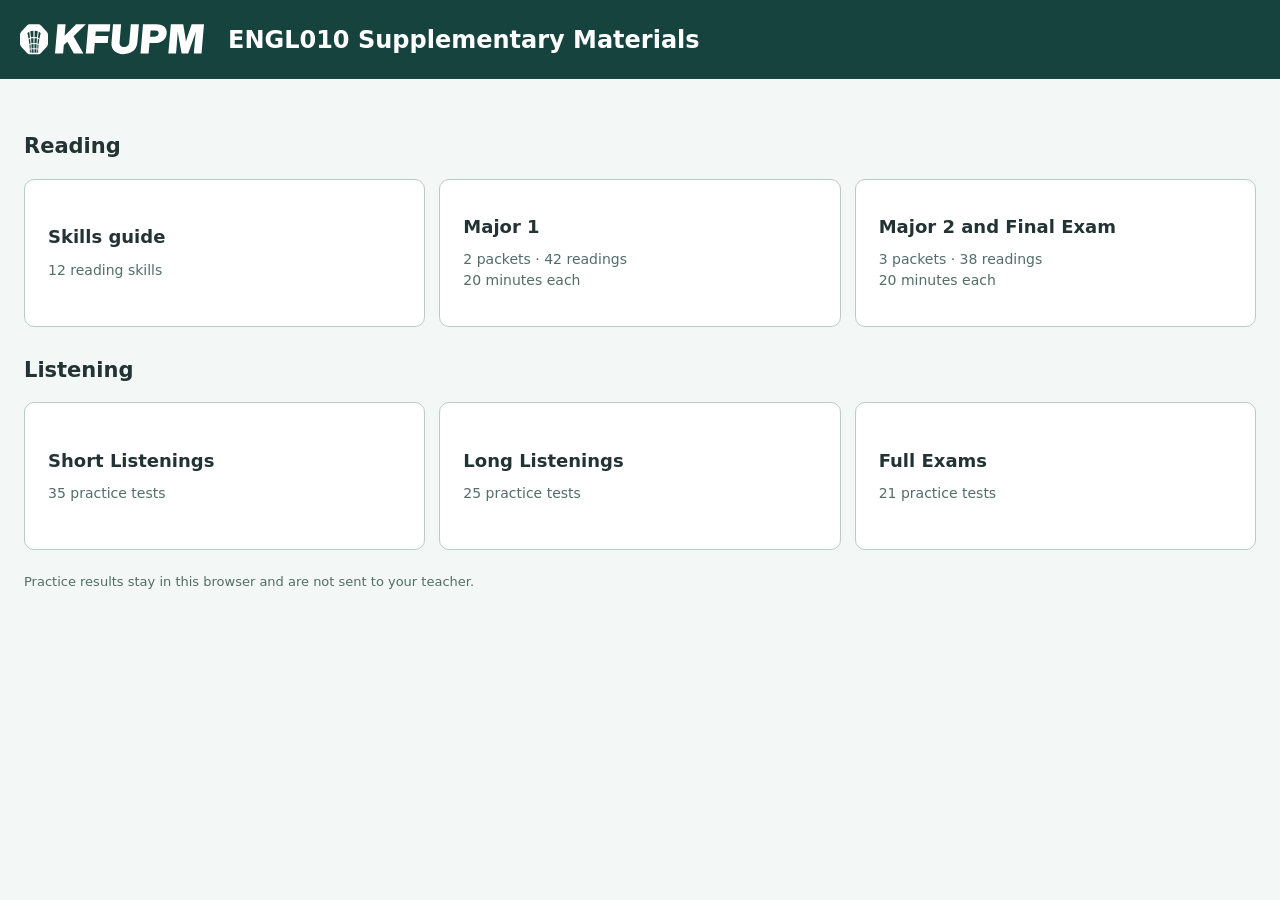
==== index.html @ 8809ca31 "Keep the expanded reading packet label visible while scrolling" ====
<!doctype html><html lang="en"><head><meta charset="utf-8"><meta name="viewport" content="width=device-width,initial-scale=1"><title>ENGL010 Supplementary Materials</title><link rel="icon" type="image/svg+xml" href="favicon.svg"><link rel="stylesheet" href="style.css?v=20261030-sticky-packet"></head><body><header style="position:relative"><img class="brand-logo" src="kfupm-logo.svg" alt="King Fahd University of Petroleum and Minerals" width="184" height="31"><h1>ENGL010 Supplementary Materials</h1><a class="brand-home" href="index.html" aria-label="ENGL010 Supplementary Materials home" style="position:absolute;inset:0;display:block"></a></header><main><section id="home"><section class="practice-section" aria-labelledby="readingHeading"><h2 id="readingHeading">Reading</h2><div id="readingMenu" class="grid"><button id="readingGuideButton" class="card" aria-expanded="false" aria-controls="readingContents"><strong>Skills guide</strong><small>12 reading skills</small></button><button id="readingTestsButton" class="card" aria-expanded="false" aria-controls="readingTestsContents"><strong>Major 1</strong><small>2 packets · 42 readings</small><small>20 minutes each</small></button><button id="otherReadingButton" class="card" aria-expanded="false" aria-controls="otherReadingContents"><strong>Major 2 and Final Exam</strong><small>3 packets · 38 readings</small><small>20 minutes each</small></button></div><section class="collapsible-menu" id="readingContents" aria-label="Reading skills table of contents" hidden></section><section id="readingTestsContents" class="collapsible-menu" aria-label="Major 1 reading practice packets" hidden></section></section><section id="otherReadingContents" class="collapsible-menu" aria-label="Major 2 and Final Exam reading practice packets" hidden></section><section class="practice-section" aria-labelledby="listeningHeading"><h2 id="listeningHeading">Listening</h2><div id="sectionMenu" class="grid"></div><section class="collapsible-menu" id="tests"></section></section><p class="note">Practice results stay in this browser and are not sent to your teacher.</p></section><section id="quiz" hidden><div class="toolbar"><button id="back">All tests</button><strong id="title"></strong><button id="reset">Restart test</button></div><div class="layout"><aside class="panel player"><h2>Listening</h2><p id="instructions"></p><audio id="audio" controls preload="auto"></audio><p id="audioStatus" class="note" role="status" aria-live="polite"></p><p class="note">Some recordings refer to paper answer sheets. Answer on this page and click ‘Submit Answers’.</p><div id="navigation" class="question-nav"></div></aside><section class="panel"><div class="toolbar"><strong id="answered"></strong></div><progress id="progress" max="1" value="0"></progress><div id="result" aria-live="polite"></div><div id="questions"></div><div class="end"><button class="primary" id="submit">Submit Answers</button></div></section></div></section><section id="readingLesson" hidden aria-labelledby="readingSkillTitle"><div class="toolbar"><button id="readingLessonBack">Table of contents</button><span class="muted">Reading Skills Guidebook</span></div><article class="panel reading-lesson"><h2 id="readingSkillTitle"></h2><div id="readingLessonBody"></div></article></section><section id="readingQuiz" hidden aria-labelledby="readingActivityTitle"><div class="toolbar"><div class="reading-back-links"><button id="readingQuizBack">Back to skill</button><button id="readingQuizContents">Table of contents</button></div><strong id="readingActivityTitle"></strong><button id="readingRestart">Restart practice</button></div><div class="layout reading-layout"><article id="readingPassagePanel" class="panel reading-passage" aria-label="Reading passage"><h2>Reading passage</h2><div id="readingPassage"></div><p id="readingPassageCredit" class="reading-credit"></p></article><section id="readingQuestionPanel" class="panel"><div class="toolbar"><strong id="readingRoundLabel">All questions</strong><span class="muted">Untimed skill practice</span></div><strong id="readingAnswered" role="status"></strong><progress id="readingProgress" max="1" value="0" aria-label="Reading questions answered"></progress><nav id="readingNavigation" class="question-nav" aria-label="Reading question navigation"></nav><div class="reading-controls"><button id="readingNextFlag">Next flagged question</button></div><div id="readingResult" aria-live="polite"></div><div id="readingPlanning"></div><div id="readingQuestions"></div><div class="end"><button id="readingSubmit" class="primary">Submit answers</button><div id="readingReviewTools" class="reading-controls"></div></div><p id="readingSaveNote" class="note"></p></section></div></section></main><script src="reading-format.js?v=20261030-exam-groups" defer></script><script src="app.js?v=20261030-exam-groups" defer></script><script src="reading.js?v=20261030-exam-groups" defer></script><script src="reading-tests-menu.js?v=20261030-packets" defer></script></body></html>
---- style.css ----
:root{font-family:system-ui,-apple-system,sans-serif;color:#233334;background:#f3f7f5}*{box-sizing:border-box}body{margin:0}header{background:#17433f;color:#fff;padding:24px max(20px,calc((100vw - 1300px)/2))}h1{font-size:24px;margin:0}main{max-width:1340px;margin:auto;padding:24px}button{font:inherit;cursor:pointer;border:1px solid #b8cbc5;border-radius:10px;background:#fff;color:#233334;padding:12px 18px}button:hover{border-color:#287265;background:#eef8f4}button:focus-visible{outline:3px solid #a45000;outline-offset:3px}button:disabled{cursor:not-allowed;opacity:.6}.primary{background:#287265;color:white;border-color:#287265}.primary:hover{background:#19594f}.grid{display:grid;grid-template-columns:repeat(auto-fit,minmax(210px,1fr));gap:14px}.card{text-align:left;padding:23px}.card strong,.card small{display:block}.card strong{font-size:18px;margin-bottom:10px}.card small,.muted{color:#536d67;font-size:14px}.toolbar{display:flex;gap:12px;align-items:center;justify-content:space-between;flex-wrap:wrap;margin-bottom:20px}.layout{display:grid;grid-template-columns:minmax(280px,.7fr) minmax(0,1.3fr);gap:24px;align-items:start}.panel{background:white;border:1px solid #d7e5de;border-radius:14px;padding:24px}.player{position:sticky;top:16px}.player audio{width:100%}.choice{display:flex;align-items:center;gap:14px;width:100%;text-align:left;margin:12px 0;line-height:1.5}.letter{font-weight:700;border:1px solid currentColor;border-radius:6px;padding:2px 8px;align-self:flex-start}.choice img,.question-card img{display:block;max-width:100%;max-height:180px;object-fit:contain}.correct{border:2px solid #17664a;background:#e6f5ed!important}.wrong{border:2px solid #9e3535;background:#fff0ed!important}.selected{border:2px solid #287265;background:#e4f5ed}.question-card{border-top:1px solid #d7e5de;margin-top:28px;padding-top:24px;scroll-margin-top:18px}.question-nav{display:flex;flex-wrap:wrap;gap:6px;margin-top:14px}.question-nav button{padding:8px 12px}.flagged{background:#fff2cf;color:#674500;border:2px solid #926400}.end{padding-top:24px}h2{font-size:21px;line-height:1.5;margin:16px 0}progress{width:100%;height:10px;accent-color:#287265}.note{font-size:13px;color:#536d67;margin:24px 0}.timer{font-weight:700;font-variant-numeric:tabular-nums}.notice{background:#fff5df;padding:16px;border-radius:10px;line-height:1.6}.result{background:#eaf5ef;padding:16px;border-radius:10px;margin-top:20px}[hidden]{display:none!important}@media(max-width:800px){main{padding:14px}.layout{grid-template-columns:1fr}.player{position:static}.panel{padding:16px}header{padding:20px}.grid{grid-template-columns:repeat(2,minmax(0,1fr))}.card{padding:18px 12px}}

.choice:disabled{opacity:1;color:#233334}.choice.correct{border:3px solid #18537c;background:#edf6ff!important}.choice.wrong{border:3px dashed #653a18;background:#fff7ed!important}.choice-label{display:block;margin-top:8px;font-size:.9rem}.feedback{border-left:5px solid #18537c;background:#edf4fa;color:#142b3a;padding:14px 16px;margin:16px 0;line-height:1.5;border-radius:4px}

#audioStatus:empty{display:none}

#readingMenu{grid-template-columns:repeat(3,minmax(0,1fr))}
#readingContents{margin-top:24px;padding:24px;background:#eaf2ee;border:1px solid #d7e5de;border-radius:14px}
#readingContents>h3{margin-top:0;font-size:21px}.reading-toc{grid-template-columns:repeat(3,minmax(0,1fr));margin-top:24px}
.reading-toc .card{padding:20px}.reading-toc .card strong{font-size:17px;line-height:1.45;margin:8px 0 12px}
.reading-credit{color:#536d67;font-size:14px;line-height:1.6}.reading-lesson{max-width:900px;margin:auto;padding:32px}.reading-lesson>h2{font-size:27px;margin-top:0}
.reading-lesson p{line-height:1.8}.reading-tip{padding:16px 20px;background:#eef6f1;border-left:4px solid #287265;border-radius:6px}
.reading-example{margin:24px 0;padding:20px;background:#f3f7f5;border:1px solid #d7e5de;border-radius:10px}
summary{cursor:pointer;font-weight:650;padding:8px 0}summary:focus-visible{outline:3px solid #a45000;outline-offset:3px}
.reading-layout{grid-template-columns:minmax(0,1.15fr) minmax(0,1fr)}
.reading-passage{position:sticky;top:16px;max-height:calc(100dvh - 32px);overflow:auto;line-height:1.85}
.reading-passage h2{margin-top:0}.reading-paragraph{margin:0 0 22px}.paragraph-number{display:inline-block;margin-right:10px;font-size:13px;font-weight:700;color:#536d67}
.reading-lines{padding-left:2.5em;line-height:1.85}.reading-lines li{padding-left:12px;margin-bottom:10px;overflow-wrap:anywhere}.reading-lines li::marker{color:#536d67;font-weight:650}
.reading-controls,.reading-back-links{display:flex;flex-wrap:wrap;gap:10px}.reading-controls{margin-top:18px}
#readingQuestions h3{font-size:19px;line-height:1.6;margin:12px 0}.answered-nav{background:#e4f5ed;border-color:#287265}
#readingQuestions .question-card:focus{outline:2px solid #287265;outline-offset:8px}
#readingResult:empty{display:none}#readingResult:not(:empty){background:#eaf5ef;padding:16px;border-radius:10px;margin-top:20px}
#readingPlanning{margin-top:20px}#readingPlanning:empty{display:none}#readingPlanning label{display:block;margin:16px 0;line-height:1.6}
#readingPlanning textarea{display:block;width:100%;font:inherit;padding:10px;border:1px solid #b8cbc5;border-radius:6px;margin-top:6px;resize:vertical}
@media(max-width:800px){.reading-layout{grid-template-columns:1fr}.reading-passage{position:static;max-height:55dvh}.reading-toc{grid-template-columns:repeat(2,minmax(0,1fr))}.reading-lesson{padding:20px}.reading-lesson>h2{font-size:23px}#readingContents{padding:16px}}
@media(max-width:480px){#readingMenu{gap:8px}#readingMenu .card{padding:16px 10px}#readingMenu .card strong{font-size:16px}#readingMenu .card small{font-size:12px}.reading-toc{grid-template-columns:1fr}.reading-back-links button{padding:10px 12px}}

header{display:flex;align-items:center;gap:24px}.brand-logo{display:block;box-sizing:content-box;width:184px;height:31px;flex-shrink:0;background:transparent;padding:0;border-radius:0}@media(max-width:800px){header{flex-wrap:wrap;gap:16px}.brand-logo{width:166px;height:auto;padding:0}header h1{font-size:21px}}

.practice-section{margin-top:28px}.reading-placeholder{display:flex;align-items:center;justify-content:space-between;gap:16px;padding:23px;border:1px dashed #b8cbc5;border-radius:10px;background:#fff}.reading-placeholder>span:first-child{font-weight:600}#sectionMenu{grid-template-columns:repeat(3,minmax(0,1fr))}@media(max-width:480px){#sectionMenu{gap:8px}#sectionMenu .card{padding:16px 10px}#sectionMenu .card strong{font-size:16px}#sectionMenu .card small{font-size:12px}}
/* Shared expanded menus */
.collapsible-menu,#readingContents,#tests,#readingTestsContents{margin-top:24px;padding:24px;background:#eaf2ee;border:1px solid #d7e5de;border-radius:14px}
.collapsible-menu>h2:first-child,.collapsible-menu>h3:first-child{margin-top:0}.collapsible-menu a{color:#19594f;font-weight:600}.collapsible-menu .reading-controls{gap:18px}
@media(max-width:800px){.collapsible-menu,#readingContents,#tests,#readingTestsContents{padding:16px}}
/* Guidebook text structure */
.reading-steps,.reading-bullets,.reading-example-options{line-height:1.8;padding-left:1.8em}.reading-steps>li,.reading-bullets>li,.reading-example-options>li{padding-left:6px;margin:10px 0}.reading-steps p{margin:8px 0}.reading-lesson h3{margin-top:28px}.reading-lesson h4{margin:24px 0 12px;font-size:18px}.reading-tip p{margin:8px 0 0}.exam-passage figure{margin:20px 0;padding:12px;background:#fff}.exam-passage figure img{max-width:100%;max-height:260px;object-fit:contain}.exam-passage figcaption{font-weight:600;margin-top:10px}
.exam-quote{margin:12px 0;padding:12px 16px;background:#f3f7f5;border-left:3px solid #287265;line-height:1.6}.exam-paragraph h3{font-size:17px;margin-top:8px}
.brand-home{position:absolute;inset:0;display:block;color:inherit;text-decoration:none}.brand-home:focus-visible{outline:3px solid #fff;outline-offset:-6px;border-radius:4px}
button,.reading-controls a{min-height:44px;line-height:1.4}.question-nav button{min-width:44px;min-height:44px}.reading-controls a{display:inline-flex;align-items:center;justify-content:center;padding:12px 18px;border:1px solid #b8cbc5;border-radius:10px;background:#fff;text-decoration:none;font:inherit;color:#233334;font-weight:500}.reading-controls a:hover{background:#eef8f4;border-color:#287265}.reading-controls a:focus-visible{outline:3px solid #a45000;outline-offset:3px}#readingMenu>.card,#sectionMenu>.card{min-height:148px}.card strong{line-height:1.4}.card small{line-height:1.5}.exam-toolbar>button{min-width:125px}.reading-controls button{min-width:120px}@media(max-width:480px){#readingMenu>.card,#sectionMenu>.card{min-height:148px}.reading-controls>a,.reading-controls>button{flex:1 1 120px}}
#examPassageImage img{display:block;width:100%;height:auto;margin:20px 0;background:white;border:1px solid #d7e5de}.passage-controls{margin:0 0 14px;position:sticky;top:0;background:white;padding:8px 0;z-index:1}.passage-controls [aria-pressed=true]{background:#287265;color:white;border-color:#287265}#examPassageImage{overflow:auto}.source-line{display:grid;grid-template-columns:2.5em minmax(0,1fr);gap:8px;line-height:1.8;margin:0 0 2px}.source-line-number{font-size:12px;color:#536d67;font-variant-numeric:tabular-nums}.source-text{white-space:normal}.source-paragraph{line-height:1.8}.source-paragraph .source-line-number{margin-left:4px;font-size:11px}.source-list-item{padding-left:1.4em;text-indent:-1.4em}#examPassage h3{font-size:18px}

/* Packet selectors expand their contents without leaving the home page. */
.packet-choice{width:100%;transition:background-color .15s ease,border-color .15s ease;background:#fff}
.packet-choice-active{outline:2px solid #287265;outline-offset:-2px;background:#f3faf6}
.packet-choice-dimmed{background:#e3eae5;border-color:#c9d5ce;color:#53645e}
.packet-choice-dimmed small,.packet-choice-dimmed .packet-action{color:#53645e}
.packet-choice-dimmed:hover,.packet-choice-dimmed:focus-visible{background:#f3faf6;color:#233334}
.packet-action{display:block;margin-top:16px;font-size:14px;font-weight:600;color:#19594f}
.packet-choice-active .packet-action{color:#17433f}
.packet-contents{border-top:1px solid #b8cbc5;margin-top:22px;padding-top:20px}
.packet-contents>h4{position:sticky;top:0;z-index:3;font-size:20px;line-height:1.4;margin:0 0 18px;padding:12px 0;color:#17433f;background:#eaf2ee;box-shadow:0 1px 0 #b8cbc5}
.packet-contents .card,.packet-contents a{scroll-margin-top:80px}
.packet-status{margin:0}
@media(prefers-reduced-motion:reduce){.packet-choice{transition:none}}
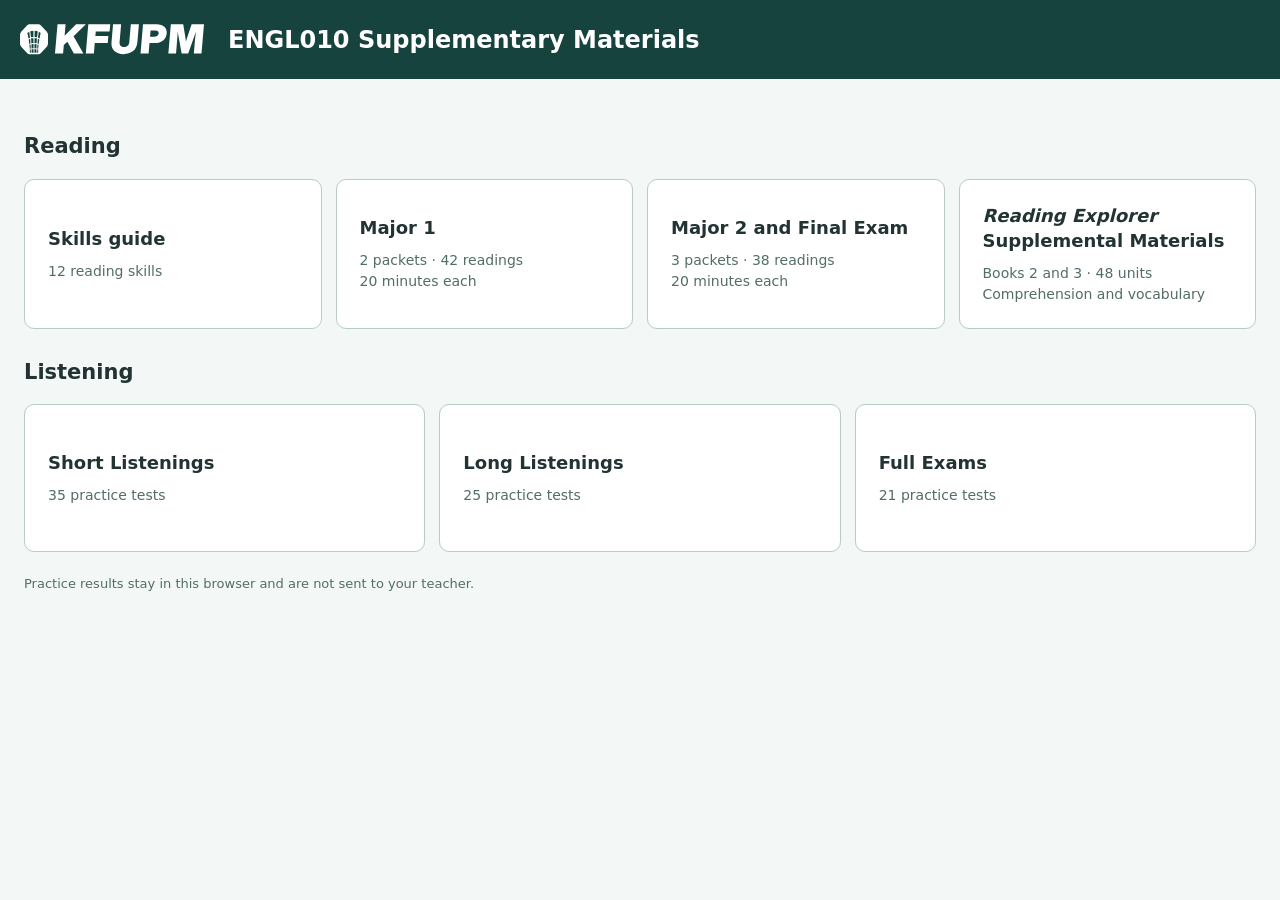
==== commit 74d911bf: "Add Reading Explorer supplements with 48 interactive units and source-format exercises" ====
--- a/index.html
+++ b/index.html
@@ -1 +1 @@
-<!doctype html><html lang="en"><head><meta charset="utf-8"><meta name="viewport" content="width=device-width,initial-scale=1"><title>ENGL010 Supplementary Materials</title><link rel="icon" type="image/svg+xml" href="favicon.svg"><link rel="stylesheet" href="style.css?v=20261030-sticky-packet"></head><body><header style="position:relative"><img class="brand-logo" src="kfupm-logo.svg" alt="King Fahd University of Petroleum and Minerals" width="184" height="31"><h1>ENGL010 Supplementary Materials</h1><a class="brand-home" href="index.html" aria-label="ENGL010 Supplementary Materials home" style="position:absolute;inset:0;display:block"></a></header><main><section id="home"><section class="practice-section" aria-labelledby="readingHeading"><h2 id="readingHeading">Reading</h2><div id="readingMenu" class="grid"><button id="readingGuideButton" class="card" aria-expanded="false" aria-controls="readingContents"><strong>Skills guide</strong><small>12 reading skills</small></button><button id="readingTestsButton" class="card" aria-expanded="false" aria-controls="readingTestsContents"><strong>Major 1</strong><small>2 packets · 42 readings</small><small>20 minutes each</small></button><button id="otherReadingButton" class="card" aria-expanded="false" aria-controls="otherReadingContents"><strong>Major 2 and Final Exam</strong><small>3 packets · 38 readings</small><small>20 minutes each</small></button></div><section class="collapsible-menu" id="readingContents" aria-label="Reading skills table of contents" hidden></section><section id="readingTestsContents" class="collapsible-menu" aria-label="Major 1 reading practice packets" hidden></section></section><section id="otherReadingContents" class="collapsible-menu" aria-label="Major 2 and Final Exam reading practice packets" hidden></section><section class="practice-section" aria-labelledby="listeningHeading"><h2 id="listeningHeading">Listening</h2><div id="sectionMenu" class="grid"></div><section class="collapsible-menu" id="tests"></section></section><p class="note">Practice results stay in this browser and are not sent to your teacher.</p></section><section id="quiz" hidden><div class="toolbar"><button id="back">All tests</button><strong id="title"></strong><button id="reset">Restart test</button></div><div class="layout"><aside class="panel player"><h2>Listening</h2><p id="instructions"></p><audio id="audio" controls preload="auto"></audio><p id="audioStatus" class="note" role="status" aria-live="polite"></p><p class="note">Some recordings refer to paper answer sheets. Answer on this page and click ‘Submit Answers’.</p><div id="navigation" class="question-nav"></div></aside><section class="panel"><div class="toolbar"><strong id="answered"></strong></div><progress id="progress" max="1" value="0"></progress><div id="result" aria-live="polite"></div><div id="questions"></div><div class="end"><button class="primary" id="submit">Submit Answers</button></div></section></div></section><section id="readingLesson" hidden aria-labelledby="readingSkillTitle"><div class="toolbar"><button id="readingLessonBack">Table of contents</button><span class="muted">Reading Skills Guidebook</span></div><article class="panel reading-lesson"><h2 id="readingSkillTitle"></h2><div id="readingLessonBody"></div></article></section><section id="readingQuiz" hidden aria-labelledby="readingActivityTitle"><div class="toolbar"><div class="reading-back-links"><button id="readingQuizBack">Back to skill</button><button id="readingQuizContents">Table of contents</button></div><strong id="readingActivityTitle"></strong><button id="readingRestart">Restart practice</button></div><div class="layout reading-layout"><article id="readingPassagePanel" class="panel reading-passage" aria-label="Reading passage"><h2>Reading passage</h2><div id="readingPassage"></div><p id="readingPassageCredit" class="reading-credit"></p></article><section id="readingQuestionPanel" class="panel"><div class="toolbar"><strong id="readingRoundLabel">All questions</strong><span class="muted">Untimed skill practice</span></div><strong id="readingAnswered" role="status"></strong><progress id="readingProgress" max="1" value="0" aria-label="Reading questions answered"></progress><nav id="readingNavigation" class="question-nav" aria-label="Reading question navigation"></nav><div class="reading-controls"><button id="readingNextFlag">Next flagged question</button></div><div id="readingResult" aria-live="polite"></div><div id="readingPlanning"></div><div id="readingQuestions"></div><div class="end"><button id="readingSubmit" class="primary">Submit answers</button><div id="readingReviewTools" class="reading-controls"></div></div><p id="readingSaveNote" class="note"></p></section></div></section></main><script src="reading-format.js?v=20261030-exam-groups" defer></script><script src="app.js?v=20261030-exam-groups" defer></script><script src="reading.js?v=20261030-exam-groups" defer></script><script src="reading-tests-menu.js?v=20261030-packets" defer></script></body></html>
+<!doctype html><html lang="en"><head><meta charset="utf-8"><meta name="viewport" content="width=device-width,initial-scale=1"><title>ENGL010 Supplementary Materials</title><link rel="icon" type="image/svg+xml" href="favicon.svg"><link rel="stylesheet" href="style.css?v=20261030-explorer"></head><body><header style="position:relative"><img class="brand-logo" src="kfupm-logo.svg" alt="King Fahd University of Petroleum and Minerals" width="184" height="31"><h1>ENGL010 Supplementary Materials</h1><a class="brand-home" href="index.html" aria-label="ENGL010 Supplementary Materials home" style="position:absolute;inset:0;display:block"></a></header><main><section id="home"><section class="practice-section" aria-labelledby="readingHeading"><h2 id="readingHeading">Reading</h2><div id="readingMenu" class="grid"><button id="readingGuideButton" class="card" aria-expanded="false" aria-controls="readingContents"><strong>Skills guide</strong><small>12 reading skills</small></button><button id="readingTestsButton" class="card" aria-expanded="false" aria-controls="readingTestsContents"><strong>Major 1</strong><small>2 packets · 42 readings</small><small>20 minutes each</small></button><button id="otherReadingButton" class="card" aria-expanded="false" aria-controls="otherReadingContents"><strong>Major 2 and Final Exam</strong><small>3 packets · 38 readings</small><small>20 minutes each</small></button><button id="readingExplorerButton" class="card" aria-expanded="false" aria-controls="readingExplorerContents"><strong><em>Reading Explorer</em> Supplemental Materials</strong><small>Books 2 and 3 · 48 units</small><small>Comprehension and vocabulary</small></button></div><section class="collapsible-menu" id="readingContents" aria-label="Reading skills table of contents" hidden></section><section id="readingTestsContents" class="collapsible-menu" aria-label="Major 1 reading practice packets" hidden></section></section><section id="otherReadingContents" class="collapsible-menu" aria-label="Major 2 and Final Exam reading practice packets" hidden></section><section id="readingExplorerContents" class="collapsible-menu" aria-label="Reading Explorer supplemental materials" hidden></section><section class="practice-section" aria-labelledby="listeningHeading"><h2 id="listeningHeading">Listening</h2><div id="sectionMenu" class="grid"></div><section class="collapsible-menu" id="tests"></section></section><p class="note">Practice results stay in this browser and are not sent to your teacher.</p></section><section id="quiz" hidden><div class="toolbar"><button id="back">All tests</button><strong id="title"></strong><button id="reset">Restart test</button></div><div class="layout"><aside class="panel player"><h2>Listening</h2><p id="instructions"></p><audio id="audio" controls preload="auto"></audio><p id="audioStatus" class="note" role="status" aria-live="polite"></p><p class="note">Some recordings refer to paper answer sheets. Answer on this page and click ‘Submit Answers’.</p><div id="navigation" class="question-nav"></div></aside><section class="panel"><div class="toolbar"><strong id="answered"></strong></div><progress id="progress" max="1" value="0"></progress><div id="result" aria-live="polite"></div><div id="questions"></div><div class="end"><button class="primary" id="submit">Submit Answers</button></div></section></div></section><section id="readingLesson" hidden aria-labelledby="readingSkillTitle"><div class="toolbar"><button id="readingLessonBack">Table of contents</button><span class="muted">Reading Skills Guidebook</span></div><article class="panel reading-lesson"><h2 id="readingSkillTitle"></h2><div id="readingLessonBody"></div></article></section><section id="readingQuiz" hidden aria-labelledby="readingActivityTitle"><div class="toolbar"><div class="reading-back-links"><button id="readingQuizBack">Back to skill</button><button id="readingQuizContents">Table of contents</button></div><strong id="readingActivityTitle"></strong><button id="readingRestart">Restart practice</button></div><div class="layout reading-layout"><article id="readingPassagePanel" class="panel reading-passage" aria-label="Reading passage"><h2>Reading passage</h2><div id="readingPassage"></div><p id="readingPassageCredit" class="reading-credit"></p></article><section id="readingQuestionPanel" class="panel"><div class="toolbar"><strong id="readingRoundLabel">All questions</strong><span class="muted">Untimed skill practice</span></div><strong id="readingAnswered" role="status"></strong><progress id="readingProgress" max="1" value="0" aria-label="Reading questions answered"></progress><nav id="readingNavigation" class="question-nav" aria-label="Reading question navigation"></nav><div class="reading-controls"><button id="readingNextFlag">Next flagged question</button></div><div id="readingResult" aria-live="polite"></div><div id="readingPlanning"></div><div id="readingQuestions"></div><div class="end"><button id="readingSubmit" class="primary">Submit answers</button><div id="readingReviewTools" class="reading-controls"></div></div><p id="readingSaveNote" class="note"></p></section></div></section></main><script src="reading-format.js?v=20261030-exam-groups" defer></script><script src="app.js?v=20261030-exam-groups" defer></script><script src="reading.js?v=20261030-exam-groups" defer></script><script src="reading-tests-menu.js?v=20261030-explorer" defer></script></body></html>
--- a/style.css
+++ b/style.css
@@ -4,7 +4,7 @@
 
 #audioStatus:empty{display:none}
 
-#readingMenu{grid-template-columns:repeat(3,minmax(0,1fr))}
+#readingMenu{grid-template-columns:repeat(4,minmax(0,1fr))}
 #readingContents{margin-top:24px;padding:24px;background:#eaf2ee;border:1px solid #d7e5de;border-radius:14px}
 #readingContents>h3{margin-top:0;font-size:21px}.reading-toc{grid-template-columns:repeat(3,minmax(0,1fr));margin-top:24px}
 .reading-toc .card{padding:20px}.reading-toc .card strong{font-size:17px;line-height:1.45;margin:8px 0 12px}
@@ -52,3 +52,5 @@
 .packet-contents .card,.packet-contents a{scroll-margin-top:80px}
 .packet-status{margin:0}
 @media(prefers-reduced-motion:reduce){.packet-choice{transition:none}}
+
+.explorer-section-controls{margin:0 0 10px;font-size:14px}.explorer-section-controls select{font:inherit;color:inherit;border:1px solid #b8cbc5;border-radius:7px;padding:7px;max-width:100%;background:white}.explorer-section-controls label{display:flex;align-items:center;gap:8px;flex-wrap:wrap}.explorer-figure{display:block;max-width:100%;height:auto;margin:18px 0}.explorer-answer{font:inherit;display:block;width:100%;padding:12px;border:1px solid #b8cbc5;border-radius:8px;margin-top:8px}.exam-context{font-size:14px;line-height:1.5;color:#536d67}.context-button{font-size:13px;padding:6px 10px;margin:0 0 12px}.explorer-word-bank{line-height:1.8;background:#f3f7f5;padding:12px;border-radius:8px}@media(max-width:800px){#readingMenu{grid-template-columns:repeat(2,minmax(0,1fr))}}
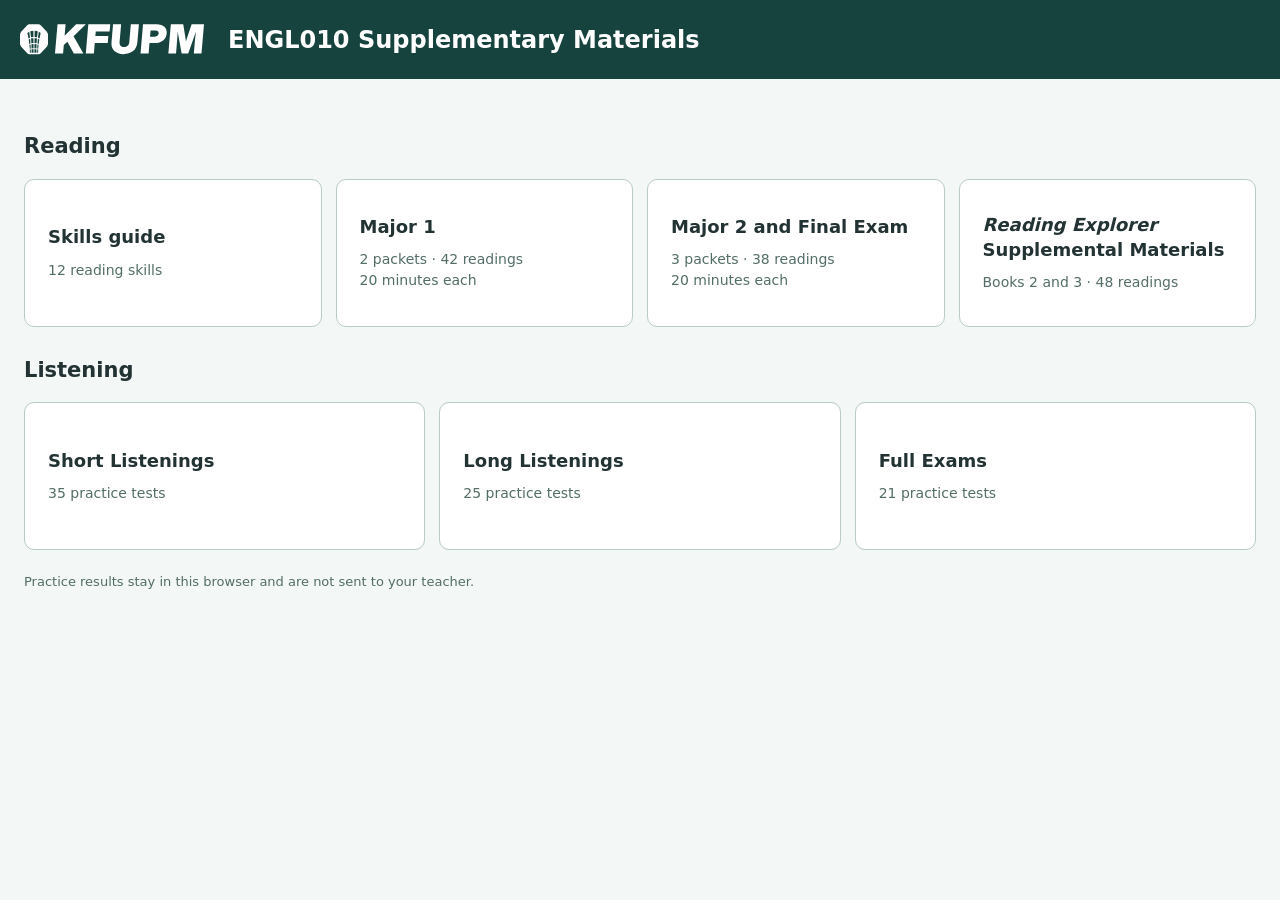
==== commit 8acb87dc: "Simplify Reading Explorer subtitle and arrange readings in four-card rows" ====
--- a/index.html
+++ b/index.html
@@ -1 +1 @@
-<!doctype html><html lang="en"><head><meta charset="utf-8"><meta name="viewport" content="width=device-width,initial-scale=1"><title>ENGL010 Supplementary Materials</title><link rel="icon" type="image/svg+xml" href="favicon.svg"><link rel="stylesheet" href="style.css?v=20261030-explorer"></head><body><header style="position:relative"><img class="brand-logo" src="kfupm-logo.svg" alt="King Fahd University of Petroleum and Minerals" width="184" height="31"><h1>ENGL010 Supplementary Materials</h1><a class="brand-home" href="index.html" aria-label="ENGL010 Supplementary Materials home" style="position:absolute;inset:0;display:block"></a></header><main><section id="home"><section class="practice-section" aria-labelledby="readingHeading"><h2 id="readingHeading">Reading</h2><div id="readingMenu" class="grid"><button id="readingGuideButton" class="card" aria-expanded="false" aria-controls="readingContents"><strong>Skills guide</strong><small>12 reading skills</small></button><button id="readingTestsButton" class="card" aria-expanded="false" aria-controls="readingTestsContents"><strong>Major 1</strong><small>2 packets · 42 readings</small><small>20 minutes each</small></button><button id="otherReadingButton" class="card" aria-expanded="false" aria-controls="otherReadingContents"><strong>Major 2 and Final Exam</strong><small>3 packets · 38 readings</small><small>20 minutes each</small></button><button id="readingExplorerButton" class="card" aria-expanded="false" aria-controls="readingExplorerContents"><strong><em>Reading Explorer</em> Supplemental Materials</strong><small>Books 2 and 3 · 48 units</small><small>Comprehension and vocabulary</small></button></div><section class="collapsible-menu" id="readingContents" aria-label="Reading skills table of contents" hidden></section><section id="readingTestsContents" class="collapsible-menu" aria-label="Major 1 reading practice packets" hidden></section></section><section id="otherReadingContents" class="collapsible-menu" aria-label="Major 2 and Final Exam reading practice packets" hidden></section><section id="readingExplorerContents" class="collapsible-menu" aria-label="Reading Explorer supplemental materials" hidden></section><section class="practice-section" aria-labelledby="listeningHeading"><h2 id="listeningHeading">Listening</h2><div id="sectionMenu" class="grid"></div><section class="collapsible-menu" id="tests"></section></section><p class="note">Practice results stay in this browser and are not sent to your teacher.</p></section><section id="quiz" hidden><div class="toolbar"><button id="back">All tests</button><strong id="title"></strong><button id="reset">Restart test</button></div><div class="layout"><aside class="panel player"><h2>Listening</h2><p id="instructions"></p><audio id="audio" controls preload="auto"></audio><p id="audioStatus" class="note" role="status" aria-live="polite"></p><p class="note">Some recordings refer to paper answer sheets. Answer on this page and click ‘Submit Answers’.</p><div id="navigation" class="question-nav"></div></aside><section class="panel"><div class="toolbar"><strong id="answered"></strong></div><progress id="progress" max="1" value="0"></progress><div id="result" aria-live="polite"></div><div id="questions"></div><div class="end"><button class="primary" id="submit">Submit Answers</button></div></section></div></section><section id="readingLesson" hidden aria-labelledby="readingSkillTitle"><div class="toolbar"><button id="readingLessonBack">Table of contents</button><span class="muted">Reading Skills Guidebook</span></div><article class="panel reading-lesson"><h2 id="readingSkillTitle"></h2><div id="readingLessonBody"></div></article></section><section id="readingQuiz" hidden aria-labelledby="readingActivityTitle"><div class="toolbar"><div class="reading-back-links"><button id="readingQuizBack">Back to skill</button><button id="readingQuizContents">Table of contents</button></div><strong id="readingActivityTitle"></strong><button id="readingRestart">Restart practice</button></div><div class="layout reading-layout"><article id="readingPassagePanel" class="panel reading-passage" aria-label="Reading passage"><h2>Reading passage</h2><div id="readingPassage"></div><p id="readingPassageCredit" class="reading-credit"></p></article><section id="readingQuestionPanel" class="panel"><div class="toolbar"><strong id="readingRoundLabel">All questions</strong><span class="muted">Untimed skill practice</span></div><strong id="readingAnswered" role="status"></strong><progress id="readingProgress" max="1" value="0" aria-label="Reading questions answered"></progress><nav id="readingNavigation" class="question-nav" aria-label="Reading question navigation"></nav><div class="reading-controls"><button id="readingNextFlag">Next flagged question</button></div><div id="readingResult" aria-live="polite"></div><div id="readingPlanning"></div><div id="readingQuestions"></div><div class="end"><button id="readingSubmit" class="primary">Submit answers</button><div id="readingReviewTools" class="reading-controls"></div></div><p id="readingSaveNote" class="note"></p></section></div></section></main><script src="reading-format.js?v=20261030-exam-groups" defer></script><script src="app.js?v=20261030-exam-groups" defer></script><script src="reading.js?v=20261030-exam-groups" defer></script><script src="reading-tests-menu.js?v=20261030-explorer" defer></script></body></html>
+<!doctype html><html lang="en"><head><meta charset="utf-8"><meta name="viewport" content="width=device-width,initial-scale=1"><title>ENGL010 Supplementary Materials</title><link rel="icon" type="image/svg+xml" href="favicon.svg"><link rel="stylesheet" href="style.css?v=20261031-explorer-grid"></head><body><header style="position:relative"><img class="brand-logo" src="kfupm-logo.svg" alt="King Fahd University of Petroleum and Minerals" width="184" height="31"><h1>ENGL010 Supplementary Materials</h1><a class="brand-home" href="index.html" aria-label="ENGL010 Supplementary Materials home" style="position:absolute;inset:0;display:block"></a></header><main><section id="home"><section class="practice-section" aria-labelledby="readingHeading"><h2 id="readingHeading">Reading</h2><div id="readingMenu" class="grid"><button id="readingGuideButton" class="card" aria-expanded="false" aria-controls="readingContents"><strong>Skills guide</strong><small>12 reading skills</small></button><button id="readingTestsButton" class="card" aria-expanded="false" aria-controls="readingTestsContents"><strong>Major 1</strong><small>2 packets · 42 readings</small><small>20 minutes each</small></button><button id="otherReadingButton" class="card" aria-expanded="false" aria-controls="otherReadingContents"><strong>Major 2 and Final Exam</strong><small>3 packets · 38 readings</small><small>20 minutes each</small></button><button id="readingExplorerButton" class="card" aria-expanded="false" aria-controls="readingExplorerContents"><strong><em>Reading Explorer</em> Supplemental Materials</strong><small>Books 2 and 3 · 48 readings</small></button></div><section class="collapsible-menu" id="readingContents" aria-label="Reading skills table of contents" hidden></section><section id="readingTestsContents" class="collapsible-menu" aria-label="Major 1 reading practice packets" hidden></section></section><section id="otherReadingContents" class="collapsible-menu" aria-label="Major 2 and Final Exam reading practice packets" hidden></section><section id="readingExplorerContents" class="collapsible-menu" aria-label="Reading Explorer supplemental materials" hidden></section><section class="practice-section" aria-labelledby="listeningHeading"><h2 id="listeningHeading">Listening</h2><div id="sectionMenu" class="grid"></div><section class="collapsible-menu" id="tests"></section></section><p class="note">Practice results stay in this browser and are not sent to your teacher.</p></section><section id="quiz" hidden><div class="toolbar"><button id="back">All tests</button><strong id="title"></strong><button id="reset">Restart test</button></div><div class="layout"><aside class="panel player"><h2>Listening</h2><p id="instructions"></p><audio id="audio" controls preload="auto"></audio><p id="audioStatus" class="note" role="status" aria-live="polite"></p><p class="note">Some recordings refer to paper answer sheets. Answer on this page and click ‘Submit Answers’.</p><div id="navigation" class="question-nav"></div></aside><section class="panel"><div class="toolbar"><strong id="answered"></strong></div><progress id="progress" max="1" value="0"></progress><div id="result" aria-live="polite"></div><div id="questions"></div><div class="end"><button class="primary" id="submit">Submit Answers</button></div></section></div></section><section id="readingLesson" hidden aria-labelledby="readingSkillTitle"><div class="toolbar"><button id="readingLessonBack">Table of contents</button><span class="muted">Reading Skills Guidebook</span></div><article class="panel reading-lesson"><h2 id="readingSkillTitle"></h2><div id="readingLessonBody"></div></article></section><section id="readingQuiz" hidden aria-labelledby="readingActivityTitle"><div class="toolbar"><div class="reading-back-links"><button id="readingQuizBack">Back to skill</button><button id="readingQuizContents">Table of contents</button></div><strong id="readingActivityTitle"></strong><button id="readingRestart">Restart practice</button></div><div class="layout reading-layout"><article id="readingPassagePanel" class="panel reading-passage" aria-label="Reading passage"><h2>Reading passage</h2><div id="readingPassage"></div><p id="readingPassageCredit" class="reading-credit"></p></article><section id="readingQuestionPanel" class="panel"><div class="toolbar"><strong id="readingRoundLabel">All questions</strong><span class="muted">Untimed skill practice</span></div><strong id="readingAnswered" role="status"></strong><progress id="readingProgress" max="1" value="0" aria-label="Reading questions answered"></progress><nav id="readingNavigation" class="question-nav" aria-label="Reading question navigation"></nav><div class="reading-controls"><button id="readingNextFlag">Next flagged question</button></div><div id="readingResult" aria-live="polite"></div><div id="readingPlanning"></div><div id="readingQuestions"></div><div class="end"><button id="readingSubmit" class="primary">Submit answers</button><div id="readingReviewTools" class="reading-controls"></div></div><p id="readingSaveNote" class="note"></p></section></div></section></main><script src="reading-format.js?v=20261030-exam-groups" defer></script><script src="app.js?v=20261030-exam-groups" defer></script><script src="reading.js?v=20261030-exam-groups" defer></script><script src="reading-tests-menu.js?v=20261031-explorer-grid" defer></script></body></html>
--- a/style.css
+++ b/style.css
@@ -54,3 +54,6 @@
 @media(prefers-reduced-motion:reduce){.packet-choice{transition:none}}
 
 .explorer-section-controls{margin:0 0 10px;font-size:14px}.explorer-section-controls select{font:inherit;color:inherit;border:1px solid #b8cbc5;border-radius:7px;padding:7px;max-width:100%;background:white}.explorer-section-controls label{display:flex;align-items:center;gap:8px;flex-wrap:wrap}.explorer-figure{display:block;max-width:100%;height:auto;margin:18px 0}.explorer-answer{font:inherit;display:block;width:100%;padding:12px;border:1px solid #b8cbc5;border-radius:8px;margin-top:8px}.exam-context{font-size:14px;line-height:1.5;color:#536d67}.context-button{font-size:13px;padding:6px 10px;margin:0 0 12px}.explorer-word-bank{line-height:1.8;background:#f3f7f5;padding:12px;border-radius:8px}@media(max-width:800px){#readingMenu{grid-template-columns:repeat(2,minmax(0,1fr))}}
+
+#readingExplorerContents .packet-contents .reading-toc,#practiceTests.explorer-tests{grid-template-columns:repeat(4,minmax(0,1fr))}
+@media(max-width:800px){#readingExplorerContents .packet-contents .reading-toc,#practiceTests.explorer-tests{grid-template-columns:repeat(2,minmax(0,1fr))}}
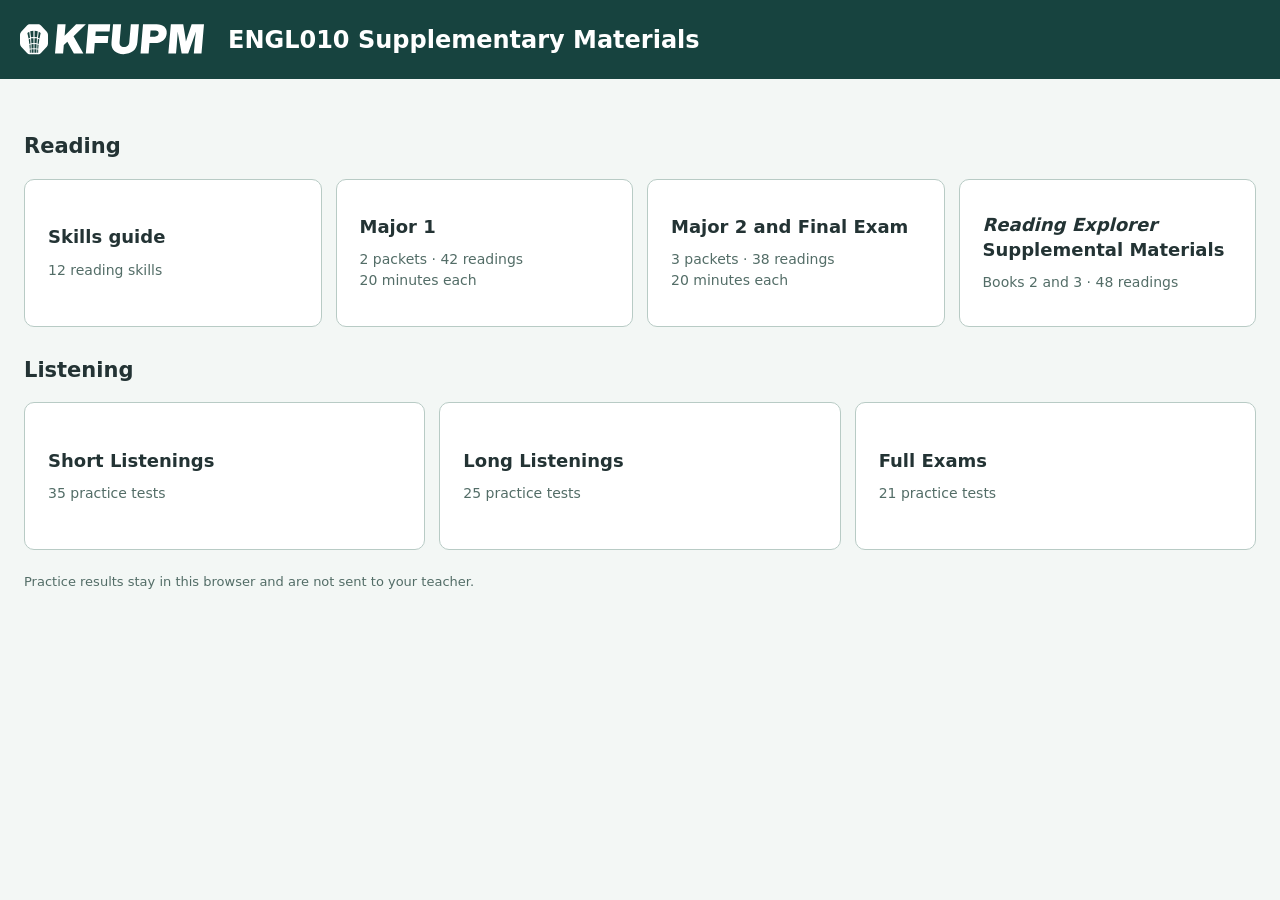
==== commit 28ff4372: "Preserve source superscript gloss markers in both Reading Explorer passage views" ====
--- a/index.html
+++ b/index.html
@@ -1 +1 @@
-<!doctype html><html lang="en"><head><meta charset="utf-8"><meta name="viewport" content="width=device-width,initial-scale=1"><title>ENGL010 Supplementary Materials</title><link rel="icon" type="image/svg+xml" href="favicon.svg"><link rel="stylesheet" href="style.css?v=20261031-explorer-grid"></head><body><header style="position:relative"><img class="brand-logo" src="kfupm-logo.svg" alt="King Fahd University of Petroleum and Minerals" width="184" height="31"><h1>ENGL010 Supplementary Materials</h1><a class="brand-home" href="index.html" aria-label="ENGL010 Supplementary Materials home" style="position:absolute;inset:0;display:block"></a></header><main><section id="home"><section class="practice-section" aria-labelledby="readingHeading"><h2 id="readingHeading">Reading</h2><div id="readingMenu" class="grid"><button id="readingGuideButton" class="card" aria-expanded="false" aria-controls="readingContents"><strong>Skills guide</strong><small>12 reading skills</small></button><button id="readingTestsButton" class="card" aria-expanded="false" aria-controls="readingTestsContents"><strong>Major 1</strong><small>2 packets · 42 readings</small><small>20 minutes each</small></button><button id="otherReadingButton" class="card" aria-expanded="false" aria-controls="otherReadingContents"><strong>Major 2 and Final Exam</strong><small>3 packets · 38 readings</small><small>20 minutes each</small></button><button id="readingExplorerButton" class="card" aria-expanded="false" aria-controls="readingExplorerContents"><strong><em>Reading Explorer</em> Supplemental Materials</strong><small>Books 2 and 3 · 48 readings</small></button></div><section class="collapsible-menu" id="readingContents" aria-label="Reading skills table of contents" hidden></section><section id="readingTestsContents" class="collapsible-menu" aria-label="Major 1 reading practice packets" hidden></section></section><section id="otherReadingContents" class="collapsible-menu" aria-label="Major 2 and Final Exam reading practice packets" hidden></section><section id="readingExplorerContents" class="collapsible-menu" aria-label="Reading Explorer supplemental materials" hidden></section><section class="practice-section" aria-labelledby="listeningHeading"><h2 id="listeningHeading">Listening</h2><div id="sectionMenu" class="grid"></div><section class="collapsible-menu" id="tests"></section></section><p class="note">Practice results stay in this browser and are not sent to your teacher.</p></section><section id="quiz" hidden><div class="toolbar"><button id="back">All tests</button><strong id="title"></strong><button id="reset">Restart test</button></div><div class="layout"><aside class="panel player"><h2>Listening</h2><p id="instructions"></p><audio id="audio" controls preload="auto"></audio><p id="audioStatus" class="note" role="status" aria-live="polite"></p><p class="note">Some recordings refer to paper answer sheets. Answer on this page and click ‘Submit Answers’.</p><div id="navigation" class="question-nav"></div></aside><section class="panel"><div class="toolbar"><strong id="answered"></strong></div><progress id="progress" max="1" value="0"></progress><div id="result" aria-live="polite"></div><div id="questions"></div><div class="end"><button class="primary" id="submit">Submit Answers</button></div></section></div></section><section id="readingLesson" hidden aria-labelledby="readingSkillTitle"><div class="toolbar"><button id="readingLessonBack">Table of contents</button><span class="muted">Reading Skills Guidebook</span></div><article class="panel reading-lesson"><h2 id="readingSkillTitle"></h2><div id="readingLessonBody"></div></article></section><section id="readingQuiz" hidden aria-labelledby="readingActivityTitle"><div class="toolbar"><div class="reading-back-links"><button id="readingQuizBack">Back to skill</button><button id="readingQuizContents">Table of contents</button></div><strong id="readingActivityTitle"></strong><button id="readingRestart">Restart practice</button></div><div class="layout reading-layout"><article id="readingPassagePanel" class="panel reading-passage" aria-label="Reading passage"><h2>Reading passage</h2><div id="readingPassage"></div><p id="readingPassageCredit" class="reading-credit"></p></article><section id="readingQuestionPanel" class="panel"><div class="toolbar"><strong id="readingRoundLabel">All questions</strong><span class="muted">Untimed skill practice</span></div><strong id="readingAnswered" role="status"></strong><progress id="readingProgress" max="1" value="0" aria-label="Reading questions answered"></progress><nav id="readingNavigation" class="question-nav" aria-label="Reading question navigation"></nav><div class="reading-controls"><button id="readingNextFlag">Next flagged question</button></div><div id="readingResult" aria-live="polite"></div><div id="readingPlanning"></div><div id="readingQuestions"></div><div class="end"><button id="readingSubmit" class="primary">Submit answers</button><div id="readingReviewTools" class="reading-controls"></div></div><p id="readingSaveNote" class="note"></p></section></div></section></main><script src="reading-format.js?v=20261030-exam-groups" defer></script><script src="app.js?v=20261030-exam-groups" defer></script><script src="reading.js?v=20261030-exam-groups" defer></script><script src="reading-tests-menu.js?v=20261031-explorer-grid" defer></script></body></html>
+<!doctype html><html lang="en"><head><meta charset="utf-8"><meta name="viewport" content="width=device-width,initial-scale=1"><title>ENGL010 Supplementary Materials</title><link rel="icon" type="image/svg+xml" href="favicon.svg"><link rel="stylesheet" href="style.css?v=20261031-explorer-superscripts"></head><body><header style="position:relative"><img class="brand-logo" src="kfupm-logo.svg" alt="King Fahd University of Petroleum and Minerals" width="184" height="31"><h1>ENGL010 Supplementary Materials</h1><a class="brand-home" href="index.html" aria-label="ENGL010 Supplementary Materials home" style="position:absolute;inset:0;display:block"></a></header><main><section id="home"><section class="practice-section" aria-labelledby="readingHeading"><h2 id="readingHeading">Reading</h2><div id="readingMenu" class="grid"><button id="readingGuideButton" class="card" aria-expanded="false" aria-controls="readingContents"><strong>Skills guide</strong><small>12 reading skills</small></button><button id="readingTestsButton" class="card" aria-expanded="false" aria-controls="readingTestsContents"><strong>Major 1</strong><small>2 packets · 42 readings</small><small>20 minutes each</small></button><button id="otherReadingButton" class="card" aria-expanded="false" aria-controls="otherReadingContents"><strong>Major 2 and Final Exam</strong><small>3 packets · 38 readings</small><small>20 minutes each</small></button><button id="readingExplorerButton" class="card" aria-expanded="false" aria-controls="readingExplorerContents"><strong><em>Reading Explorer</em> Supplemental Materials</strong><small>Books 2 and 3 · 48 readings</small></button></div><section class="collapsible-menu" id="readingContents" aria-label="Reading skills table of contents" hidden></section><section id="readingTestsContents" class="collapsible-menu" aria-label="Major 1 reading practice packets" hidden></section></section><section id="otherReadingContents" class="collapsible-menu" aria-label="Major 2 and Final Exam reading practice packets" hidden></section><section id="readingExplorerContents" class="collapsible-menu" aria-label="Reading Explorer supplemental materials" hidden></section><section class="practice-section" aria-labelledby="listeningHeading"><h2 id="listeningHeading">Listening</h2><div id="sectionMenu" class="grid"></div><section class="collapsible-menu" id="tests"></section></section><p class="note">Practice results stay in this browser and are not sent to your teacher.</p></section><section id="quiz" hidden><div class="toolbar"><button id="back">All tests</button><strong id="title"></strong><button id="reset">Restart test</button></div><div class="layout"><aside class="panel player"><h2>Listening</h2><p id="instructions"></p><audio id="audio" controls preload="auto"></audio><p id="audioStatus" class="note" role="status" aria-live="polite"></p><p class="note">Some recordings refer to paper answer sheets. Answer on this page and click ‘Submit Answers’.</p><div id="navigation" class="question-nav"></div></aside><section class="panel"><div class="toolbar"><strong id="answered"></strong></div><progress id="progress" max="1" value="0"></progress><div id="result" aria-live="polite"></div><div id="questions"></div><div class="end"><button class="primary" id="submit">Submit Answers</button></div></section></div></section><section id="readingLesson" hidden aria-labelledby="readingSkillTitle"><div class="toolbar"><button id="readingLessonBack">Table of contents</button><span class="muted">Reading Skills Guidebook</span></div><article class="panel reading-lesson"><h2 id="readingSkillTitle"></h2><div id="readingLessonBody"></div></article></section><section id="readingQuiz" hidden aria-labelledby="readingActivityTitle"><div class="toolbar"><div class="reading-back-links"><button id="readingQuizBack">Back to skill</button><button id="readingQuizContents">Table of contents</button></div><strong id="readingActivityTitle"></strong><button id="readingRestart">Restart practice</button></div><div class="layout reading-layout"><article id="readingPassagePanel" class="panel reading-passage" aria-label="Reading passage"><h2>Reading passage</h2><div id="readingPassage"></div><p id="readingPassageCredit" class="reading-credit"></p></article><section id="readingQuestionPanel" class="panel"><div class="toolbar"><strong id="readingRoundLabel">All questions</strong><span class="muted">Untimed skill practice</span></div><strong id="readingAnswered" role="status"></strong><progress id="readingProgress" max="1" value="0" aria-label="Reading questions answered"></progress><nav id="readingNavigation" class="question-nav" aria-label="Reading question navigation"></nav><div class="reading-controls"><button id="readingNextFlag">Next flagged question</button></div><div id="readingResult" aria-live="polite"></div><div id="readingPlanning"></div><div id="readingQuestions"></div><div class="end"><button id="readingSubmit" class="primary">Submit answers</button><div id="readingReviewTools" class="reading-controls"></div></div><p id="readingSaveNote" class="note"></p></section></div></section></main><script src="reading-format.js?v=20261030-exam-groups" defer></script><script src="app.js?v=20261030-exam-groups" defer></script><script src="reading.js?v=20261030-exam-groups" defer></script><script src="reading-tests-menu.js?v=20261031-explorer-superscripts" defer></script></body></html>
--- a/style.css
+++ b/style.css
@@ -57,3 +57,7 @@
 
 #readingExplorerContents .packet-contents .reading-toc,#practiceTests.explorer-tests{grid-template-columns:repeat(4,minmax(0,1fr))}
 @media(max-width:800px){#readingExplorerContents .packet-contents .reading-toc,#practiceTests.explorer-tests{grid-template-columns:repeat(2,minmax(0,1fr))}}
+.explorer-parts{position:sticky;top:78px;z-index:4;background:#f3f7f5;display:grid;grid-template-columns:repeat(4,minmax(0,1fr));gap:8px;padding:10px 0;margin-bottom:20px;scroll-margin-top:85px}.explorer-parts>button{text-align:left;padding:10px 14px}.explorer-parts strong,.explorer-parts small{display:block}.explorer-parts small{font-size:12px;margin-top:4px}.explorer-parts [aria-pressed=true]{background:#287265;color:#fff;border-color:#287265}.explorer-pager{grid-column:1/-1;display:flex;justify-content:space-between;gap:8px}.explorer-pager button{padding:5px 10px;font-size:13px}.explorer-exam .passage-column{top:220px;max-height:calc(100dvh - 240px)}.explorer-exam .exam-question{scroll-margin-top:240px}.explorer-exam .exam-nav{margin:12px 0}.explorer-bank-group{border-top:1px solid #b8cbc5;padding:12px 0}.explorer-bank{display:flex;flex-wrap:wrap;gap:8px;background:#eaf2ee;border:1px solid #b8cbc5;border-radius:10px;padding:12px}.explorer-bank button{font-size:15px;padding:8px 12px;cursor:grab}.explorer-bank button.word-used{box-shadow:inset 0 -3px #287265}.explorer-bank [aria-pressed=true]{outline:3px solid #a45000;outline-offset:1px}.explorer-blank{display:inline-block;vertical-align:baseline;font:inherit;min-width:130px;border:2px dashed #287265;border-radius:6px;padding:4px 8px;background:#eef8f4}.explorer-blank.drag-over{background:#fff2cf;border-color:#a45000}.explorer-blank-tools{display:flex;gap:8px;align-items:center;flex-wrap:wrap}.explorer-blank-tools select{font:inherit;max-width:100%;padding:8px;border:1px solid #b8cbc5;border-radius:7px}.explorer-blank-tools button{padding:6px 10px;font-size:14px}.explorer-activity-title{margin-top:0}.explorer-activity-text{line-height:1.8;white-space:pre-line}.sr-only{position:absolute;width:1px;height:1px;padding:0;margin:-1px;overflow:hidden;clip:rect(0,0,0,0);white-space:nowrap;border:0}@media(max-width:800px){.explorer-parts{top:104px;gap:5px}.explorer-parts>button{padding:8px 6px;font-size:14px}.explorer-parts small{font-size:10px}.explorer-exam .passage-column{position:static;max-height:none}.explorer-exam .exam-question{scroll-margin-top:260px}.explorer-parts{scroll-margin-top:110px}}
+
+.explorer-exam .explorer-parts{top:var(--explorer-toolbar,78px);scroll-margin-top:var(--explorer-toolbar,78px)}.explorer-exam .passage-column{top:calc(var(--explorer-toolbar,78px) + var(--explorer-nav,130px) + 20px);max-height:calc(100dvh - var(--explorer-toolbar,78px) - var(--explorer-nav,130px) - 40px)}.explorer-exam .exam-question{scroll-margin-top:calc(var(--explorer-toolbar,78px) + var(--explorer-nav,130px) + 15px)}@media(max-width:800px){.explorer-exam .passage-column{position:static;max-height:none}}
+@media(max-width:800px){.explorer-exam .exam-toolbar{display:grid;grid-template-columns:auto 1fr auto;gap:6px;padding:8px 0}.explorer-exam #examTitle{grid-column:1/-1;grid-row:1;font-size:14px}.explorer-exam .exam-toolbar button{font-size:12px;padding:7px 9px}.explorer-exam #examTimer{justify-self:center;font-size:16px;padding:6px 8px}}
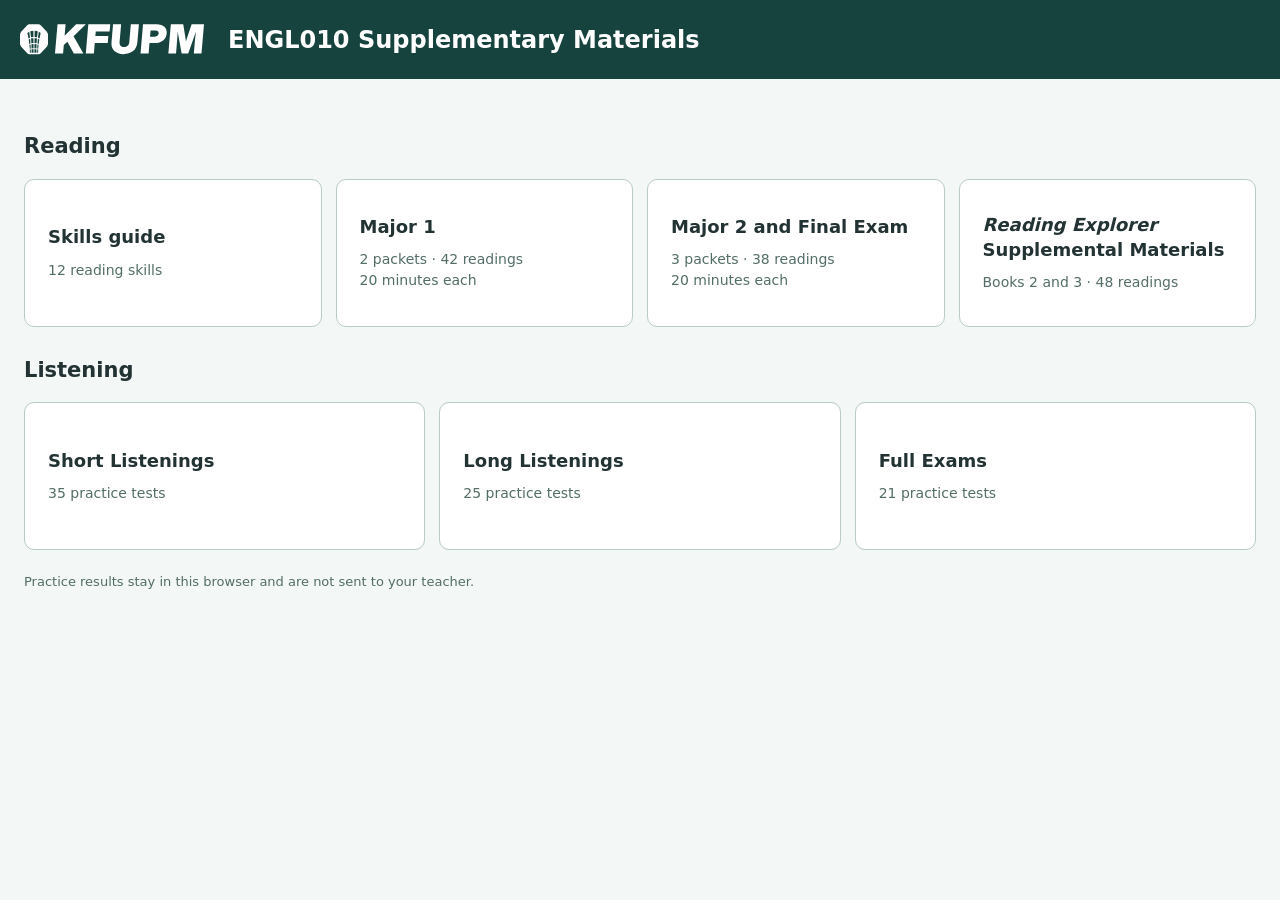
==== commit a5a6dff7: "Add accessible zoom overlay for original reading pages and Explorer passages" ====
--- a/index.html
+++ b/index.html
@@ -1 +1 @@
-<!doctype html><html lang="en"><head><meta charset="utf-8"><meta name="viewport" content="width=device-width,initial-scale=1"><title>ENGL010 Supplementary Materials</title><link rel="icon" type="image/svg+xml" href="favicon.svg"><link rel="stylesheet" href="style.css?v=20261031-explorer-superscripts"></head><body><header style="position:relative"><img class="brand-logo" src="kfupm-logo.svg" alt="King Fahd University of Petroleum and Minerals" width="184" height="31"><h1>ENGL010 Supplementary Materials</h1><a class="brand-home" href="index.html" aria-label="ENGL010 Supplementary Materials home" style="position:absolute;inset:0;display:block"></a></header><main><section id="home"><section class="practice-section" aria-labelledby="readingHeading"><h2 id="readingHeading">Reading</h2><div id="readingMenu" class="grid"><button id="readingGuideButton" class="card" aria-expanded="false" aria-controls="readingContents"><strong>Skills guide</strong><small>12 reading skills</small></button><button id="readingTestsButton" class="card" aria-expanded="false" aria-controls="readingTestsContents"><strong>Major 1</strong><small>2 packets · 42 readings</small><small>20 minutes each</small></button><button id="otherReadingButton" class="card" aria-expanded="false" aria-controls="otherReadingContents"><strong>Major 2 and Final Exam</strong><small>3 packets · 38 readings</small><small>20 minutes each</small></button><button id="readingExplorerButton" class="card" aria-expanded="false" aria-controls="readingExplorerContents"><strong><em>Reading Explorer</em> Supplemental Materials</strong><small>Books 2 and 3 · 48 readings</small></button></div><section class="collapsible-menu" id="readingContents" aria-label="Reading skills table of contents" hidden></section><section id="readingTestsContents" class="collapsible-menu" aria-label="Major 1 reading practice packets" hidden></section></section><section id="otherReadingContents" class="collapsible-menu" aria-label="Major 2 and Final Exam reading practice packets" hidden></section><section id="readingExplorerContents" class="collapsible-menu" aria-label="Reading Explorer supplemental materials" hidden></section><section class="practice-section" aria-labelledby="listeningHeading"><h2 id="listeningHeading">Listening</h2><div id="sectionMenu" class="grid"></div><section class="collapsible-menu" id="tests"></section></section><p class="note">Practice results stay in this browser and are not sent to your teacher.</p></section><section id="quiz" hidden><div class="toolbar"><button id="back">All tests</button><strong id="title"></strong><button id="reset">Restart test</button></div><div class="layout"><aside class="panel player"><h2>Listening</h2><p id="instructions"></p><audio id="audio" controls preload="auto"></audio><p id="audioStatus" class="note" role="status" aria-live="polite"></p><p class="note">Some recordings refer to paper answer sheets. Answer on this page and click ‘Submit Answers’.</p><div id="navigation" class="question-nav"></div></aside><section class="panel"><div class="toolbar"><strong id="answered"></strong></div><progress id="progress" max="1" value="0"></progress><div id="result" aria-live="polite"></div><div id="questions"></div><div class="end"><button class="primary" id="submit">Submit Answers</button></div></section></div></section><section id="readingLesson" hidden aria-labelledby="readingSkillTitle"><div class="toolbar"><button id="readingLessonBack">Table of contents</button><span class="muted">Reading Skills Guidebook</span></div><article class="panel reading-lesson"><h2 id="readingSkillTitle"></h2><div id="readingLessonBody"></div></article></section><section id="readingQuiz" hidden aria-labelledby="readingActivityTitle"><div class="toolbar"><div class="reading-back-links"><button id="readingQuizBack">Back to skill</button><button id="readingQuizContents">Table of contents</button></div><strong id="readingActivityTitle"></strong><button id="readingRestart">Restart practice</button></div><div class="layout reading-layout"><article id="readingPassagePanel" class="panel reading-passage" aria-label="Reading passage"><h2>Reading passage</h2><div id="readingPassage"></div><p id="readingPassageCredit" class="reading-credit"></p></article><section id="readingQuestionPanel" class="panel"><div class="toolbar"><strong id="readingRoundLabel">All questions</strong><span class="muted">Untimed skill practice</span></div><strong id="readingAnswered" role="status"></strong><progress id="readingProgress" max="1" value="0" aria-label="Reading questions answered"></progress><nav id="readingNavigation" class="question-nav" aria-label="Reading question navigation"></nav><div class="reading-controls"><button id="readingNextFlag">Next flagged question</button></div><div id="readingResult" aria-live="polite"></div><div id="readingPlanning"></div><div id="readingQuestions"></div><div class="end"><button id="readingSubmit" class="primary">Submit answers</button><div id="readingReviewTools" class="reading-controls"></div></div><p id="readingSaveNote" class="note"></p></section></div></section></main><script src="reading-format.js?v=20261030-exam-groups" defer></script><script src="app.js?v=20261030-exam-groups" defer></script><script src="reading.js?v=20261030-exam-groups" defer></script><script src="reading-tests-menu.js?v=20261031-explorer-superscripts" defer></script></body></html>
+<!doctype html><html lang="en"><head><meta charset="utf-8"><meta name="viewport" content="width=device-width,initial-scale=1"><title>ENGL010 Supplementary Materials</title><link rel="icon" type="image/svg+xml" href="favicon.svg"><link rel="stylesheet" href="style.css?v=20261031-passage-zoom"></head><body><header style="position:relative"><img class="brand-logo" src="kfupm-logo.svg" alt="King Fahd University of Petroleum and Minerals" width="184" height="31"><h1>ENGL010 Supplementary Materials</h1><a class="brand-home" href="index.html" aria-label="ENGL010 Supplementary Materials home" style="position:absolute;inset:0;display:block"></a></header><main><section id="home"><section class="practice-section" aria-labelledby="readingHeading"><h2 id="readingHeading">Reading</h2><div id="readingMenu" class="grid"><button id="readingGuideButton" class="card" aria-expanded="false" aria-controls="readingContents"><strong>Skills guide</strong><small>12 reading skills</small></button><button id="readingTestsButton" class="card" aria-expanded="false" aria-controls="readingTestsContents"><strong>Major 1</strong><small>2 packets · 42 readings</small><small>20 minutes each</small></button><button id="otherReadingButton" class="card" aria-expanded="false" aria-controls="otherReadingContents"><strong>Major 2 and Final Exam</strong><small>3 packets · 38 readings</small><small>20 minutes each</small></button><button id="readingExplorerButton" class="card" aria-expanded="false" aria-controls="readingExplorerContents"><strong><em>Reading Explorer</em> Supplemental Materials</strong><small>Books 2 and 3 · 48 readings</small></button></div><section class="collapsible-menu" id="readingContents" aria-label="Reading skills table of contents" hidden></section><section id="readingTestsContents" class="collapsible-menu" aria-label="Major 1 reading practice packets" hidden></section></section><section id="otherReadingContents" class="collapsible-menu" aria-label="Major 2 and Final Exam reading practice packets" hidden></section><section id="readingExplorerContents" class="collapsible-menu" aria-label="Reading Explorer supplemental materials" hidden></section><section class="practice-section" aria-labelledby="listeningHeading"><h2 id="listeningHeading">Listening</h2><div id="sectionMenu" class="grid"></div><section class="collapsible-menu" id="tests"></section></section><p class="note">Practice results stay in this browser and are not sent to your teacher.</p></section><section id="quiz" hidden><div class="toolbar"><button id="back">All tests</button><strong id="title"></strong><button id="reset">Restart test</button></div><div class="layout"><aside class="panel player"><h2>Listening</h2><p id="instructions"></p><audio id="audio" controls preload="auto"></audio><p id="audioStatus" class="note" role="status" aria-live="polite"></p><p class="note">Some recordings refer to paper answer sheets. Answer on this page and click ‘Submit Answers’.</p><div id="navigation" class="question-nav"></div></aside><section class="panel"><div class="toolbar"><strong id="answered"></strong></div><progress id="progress" max="1" value="0"></progress><div id="result" aria-live="polite"></div><div id="questions"></div><div class="end"><button class="primary" id="submit">Submit Answers</button></div></section></div></section><section id="readingLesson" hidden aria-labelledby="readingSkillTitle"><div class="toolbar"><button id="readingLessonBack">Table of contents</button><span class="muted">Reading Skills Guidebook</span></div><article class="panel reading-lesson"><h2 id="readingSkillTitle"></h2><div id="readingLessonBody"></div></article></section><section id="readingQuiz" hidden aria-labelledby="readingActivityTitle"><div class="toolbar"><div class="reading-back-links"><button id="readingQuizBack">Back to skill</button><button id="readingQuizContents">Table of contents</button></div><strong id="readingActivityTitle"></strong><button id="readingRestart">Restart practice</button></div><div class="layout reading-layout"><article id="readingPassagePanel" class="panel reading-passage" aria-label="Reading passage"><h2>Reading passage</h2><div id="readingPassage"></div><p id="readingPassageCredit" class="reading-credit"></p></article><section id="readingQuestionPanel" class="panel"><div class="toolbar"><strong id="readingRoundLabel">All questions</strong><span class="muted">Untimed skill practice</span></div><strong id="readingAnswered" role="status"></strong><progress id="readingProgress" max="1" value="0" aria-label="Reading questions answered"></progress><nav id="readingNavigation" class="question-nav" aria-label="Reading question navigation"></nav><div class="reading-controls"><button id="readingNextFlag">Next flagged question</button></div><div id="readingResult" aria-live="polite"></div><div id="readingPlanning"></div><div id="readingQuestions"></div><div class="end"><button id="readingSubmit" class="primary">Submit answers</button><div id="readingReviewTools" class="reading-controls"></div></div><p id="readingSaveNote" class="note"></p></section></div></section></main><script src="reading-format.js?v=20261030-exam-groups" defer></script><script src="app.js?v=20261030-exam-groups" defer></script><script src="reading.js?v=20261030-exam-groups" defer></script><script src="reading-tests-menu.js?v=20261031-passage-zoom" defer></script></body></html>
--- a/style.css
+++ b/style.css
@@ -61,3 +61,4 @@
 
 .explorer-exam .explorer-parts{top:var(--explorer-toolbar,78px);scroll-margin-top:var(--explorer-toolbar,78px)}.explorer-exam .passage-column{top:calc(var(--explorer-toolbar,78px) + var(--explorer-nav,130px) + 20px);max-height:calc(100dvh - var(--explorer-toolbar,78px) - var(--explorer-nav,130px) - 40px)}.explorer-exam .exam-question{scroll-margin-top:calc(var(--explorer-toolbar,78px) + var(--explorer-nav,130px) + 15px)}@media(max-width:800px){.explorer-exam .passage-column{position:static;max-height:none}}
 @media(max-width:800px){.explorer-exam .exam-toolbar{display:grid;grid-template-columns:auto 1fr auto;gap:6px;padding:8px 0}.explorer-exam #examTitle{grid-column:1/-1;grid-row:1;font-size:14px}.explorer-exam .exam-toolbar button{font-size:12px;padding:7px 9px}.explorer-exam #examTimer{justify-self:center;font-size:16px;padding:6px 8px}}
+.passage-controls .passage-zoom-trigger{display:inline-flex;align-items:center;justify-content:center;width:36px;min-width:36px;padding:6px}.passage-zoom{width:calc(100vw - 16px);max-width:1300px;height:calc(100dvh - 16px);max-height:none;padding:0;border:1px solid #b8cbc5;border-radius:12px;background:#f3f7f5;color:#233334;overflow:hidden}.passage-zoom[open]{display:flex;flex-direction:column}.passage-zoom::backdrop{background:rgb(10 30 27 / .75)}.passage-zoom-toolbar{flex-shrink:0;display:grid;grid-template-columns:1fr auto;gap:8px;padding:12px 16px;background:#fff;border-bottom:1px solid #b8cbc5}.passage-zoom-tools{grid-column:1/-1;display:flex;align-items:center;justify-content:center;gap:10px;flex-wrap:wrap}.passage-zoom-tools button,.passage-zoom-toolbar>button{min-height:44px;padding:8px 14px}.passage-zoom-tools input{width:clamp(90px,25vw,260px);accent-color:#287265}.passage-zoom-tools output{min-width:48px;font-size:14px;font-variant-numeric:tabular-nums}.passage-zoom-help{grid-column:1/-1;margin:0;font-size:12px;color:#536d67}.passage-zoom-viewport{flex:1;min-height:0;overflow:auto;overscroll-behavior:contain;touch-action:none;cursor:grab;user-select:none;background:#dce6e0;scrollbar-gutter:stable}.passage-zoom-viewport.is-panning{cursor:grabbing}.passage-zoom-viewport:focus-visible{outline:3px solid #a45000;outline-offset:-3px}.passage-zoom-pages{width:max-content;min-width:100%;padding:16px}.passage-zoom-pages img{display:block;width:var(--zoom-page-width);height:auto;max-width:none;margin:0 auto 16px;background:white;pointer-events:none}.passage-zoom-pages img:last-child{margin-bottom:0}@media(max-width:480px){.passage-zoom-toolbar{padding:8px;gap:6px}.passage-zoom-tools{gap:6px}.passage-zoom-tools button{padding:6px 10px}.passage-zoom-tools input{width:90px}.passage-controls .passage-zoom-trigger{min-height:40px;min-width:40px}}
